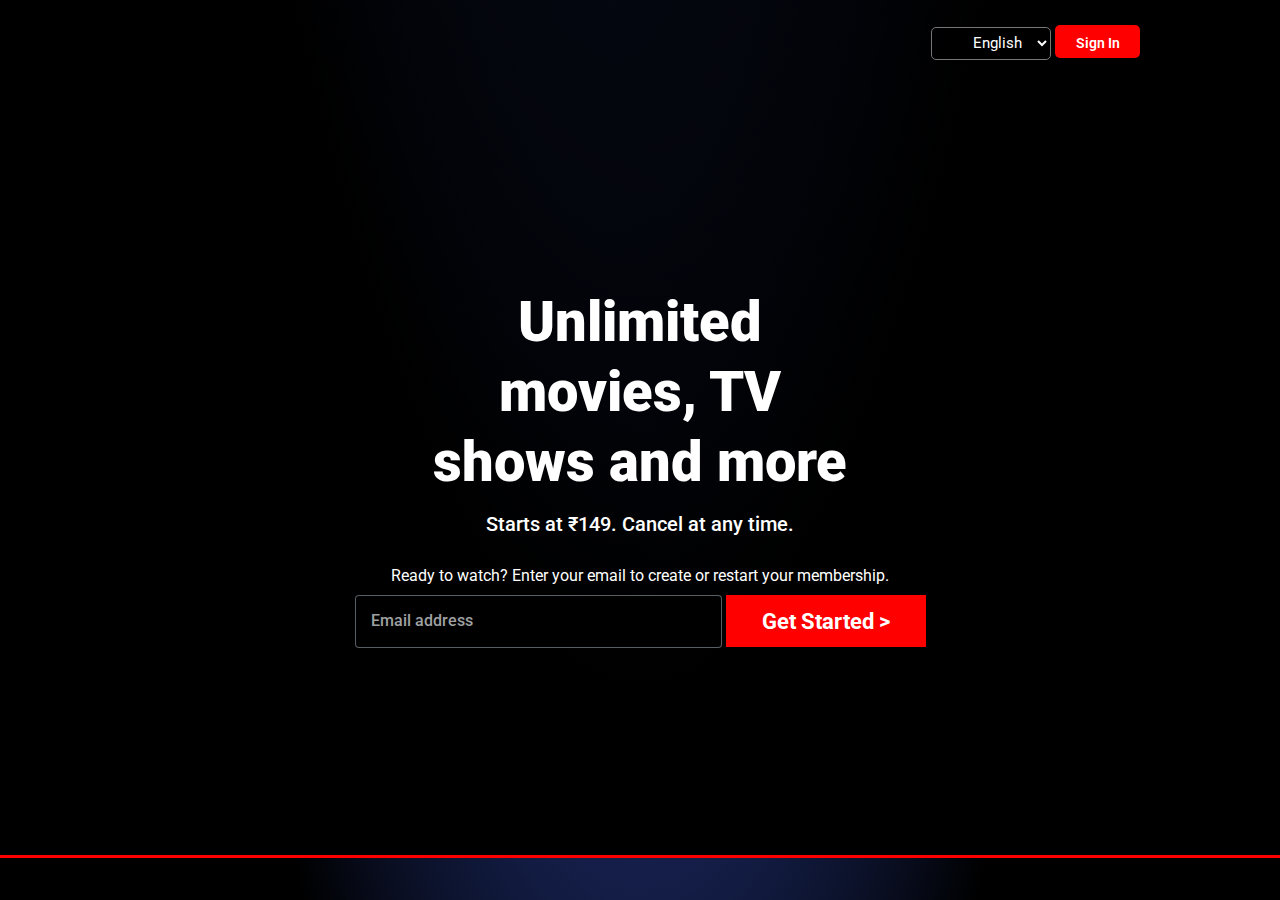
==== NETFLIX clone/index.html @ d06f709e "NETFLIX Clone" ====
<!DOCTYPE html>
<html lang="en">

<head>
  <meta charset="UTF-8">
  <meta name="viewport" content="width=device-width, initial-scale=1.0">
  <link rel="stylesheet" href="style.css">
  <link rel="preconnect" href="https://fonts.googleapis.com">
  <link rel="preconnect" href="https://fonts.gstatic.com" crossorigin>
  <link
    href="https://fonts.googleapis.com/css2?family=Roboto:ital,wght@0,100;0,300;0,400;0,500;0,700;0,900;1,100;1,300;1,400;1,500;1,700;1,900&display=swap"
    rel="stylesheet">
  <title>NETFLIX</title>
</head>

<body>
  <div class="container">
    <div class="navbar-container">
      <img class="nav-logo" src="https://www.svgrepo.com/show/303196/netflix-2-logo.svg" alt="NETFLIX">
      <div class="nav-buttons">
        <img class="translate-logo" src="https://www.svgrepo.com/show/348824/translate.svg" alt="">
        <select name="lang" class="lang">
          <option value="English">English</option>
          <option value="Spanish">Spanish</option>
          <option value="Japanese">Japanese</option>
          <option value="Dutch">Dutch</option>
          <option value="French">French</option>
        </select>
        <button class="btn-sign-in">Sign In</button>
      </div>
    </div>
    <div class="heading-container">
      <h1>Unlimited movies, TV shows and more</h1>
      <h3>Starts at ₹149. Cancel at any time.</h3>
      <p>Ready to watch? Enter your email to create or restart your membership.</p>
      <div class="input-container">
        <input type="email" name="email" placeholder="Email address" class="email-input">
        <button class="btn-start">Get Started &gt; </button>
      </div>
    </div>
  </div>
</body>

</html>
---- NETFLIX clone/style.css ----
*{
  padding: 0px;
  margin: 0px;
  font-family: Roboto , Arial, Helvetica, sans-serif;
}

body{
  background: radial-gradient(50% 500% at 50% -420%, rgba(64, 97, 231, 0.4) 80%, rgba(0, 0, 0, 0.1) 100%), black;
}

.container{
  height: 95vh;
  display: flex;
  flex-direction: column;
  background: linear-gradient(to top right , rgb(0, 0, 0), rgba(0, 0, 0, 0.723), rgba(0, 0, 0, 0.872)), url("https://www.universitymagazine.ca/wp-content/uploads/2021/08/How-to-Get-Netflix-For-Free.jpg") center center/cover;
  border-bottom: 3px solid;
  border-bottom-color: red;
}

.navbar-container{
  display: flex;
  justify-content: space-between;
  padding: 25px 140px;
  padding-bottom: 0px;
  height: 55px;
  color: white;
}

.nav-logo{
  width: 150px;
  height: 200px;
  margin-top: -75px;
  filter: contrast(200);
}

.heading-container{
  display: flex;
  flex-direction: column;
  justify-content: center;
  align-items: center;
  flex-grow: 1;
  color: white;
}

h1{
  line-height: 70px;
  font-size: 3.5rem;
  font-weight: 900;
  width: 35vw;
  text-align: center;
  /* color: white; */
}

h3{
  margin-top: 15px;
  margin-bottom: 30px;
  font-size: 1.25rem;
  font-weight: 500;
  /* color: white; */
}

p{
  margin-bottom: 10px;
  font-size: 1rem;
  font-weight: 400;
  /* color: white; */
}

.lang{
  color: white;
  background-color: rgba(0, 0, 0, 0.175);
  height: 33px;
  width: 120px;
  text-align: right;
  padding-right: 12px;
  border-radius: 5px;
  font-size: 15px;
}

option{
  color: rgb(0, 0, 0);
  background-color: rgb(255, 255, 255);
}

.nav-buttons{
  position: relative;
  /* padding-top: 10px; */
}

.translate-logo{
  height: 16px;
  position: absolute;
  top: 9px;
  left: 11px;
  filter: invert(1);
}

.btn-sign-in{
  height: 33px;
  border-radius: 5px;
  font-size: 14px;
  font-weight: 600;
  border: none;
  background-color: red;
  color: white;
  width: 85px;
  padding-top: 3px;
}

.email-input{
  width: 350px;
  height: 51px;
  border: 1px solid rgba(143, 151, 160, 0.62);
  border-radius: 4px;
  padding-left: 15px;
  vertical-align: top;
  background-color: rgba(0, 0, 0, 0.749);
  font-weight: 500;
}

.email-input::placeholder{
  font-size: 16px;
  color: rgb(159, 161, 162);
}

.btn-start{
  width: 200px;
  height: 52px;
  background-color: red;
  color: white;
  font-size: 22px;
  border: none;
  font-weight: bolder;
}

/* .input-container{
  vertical-align: top;
} */
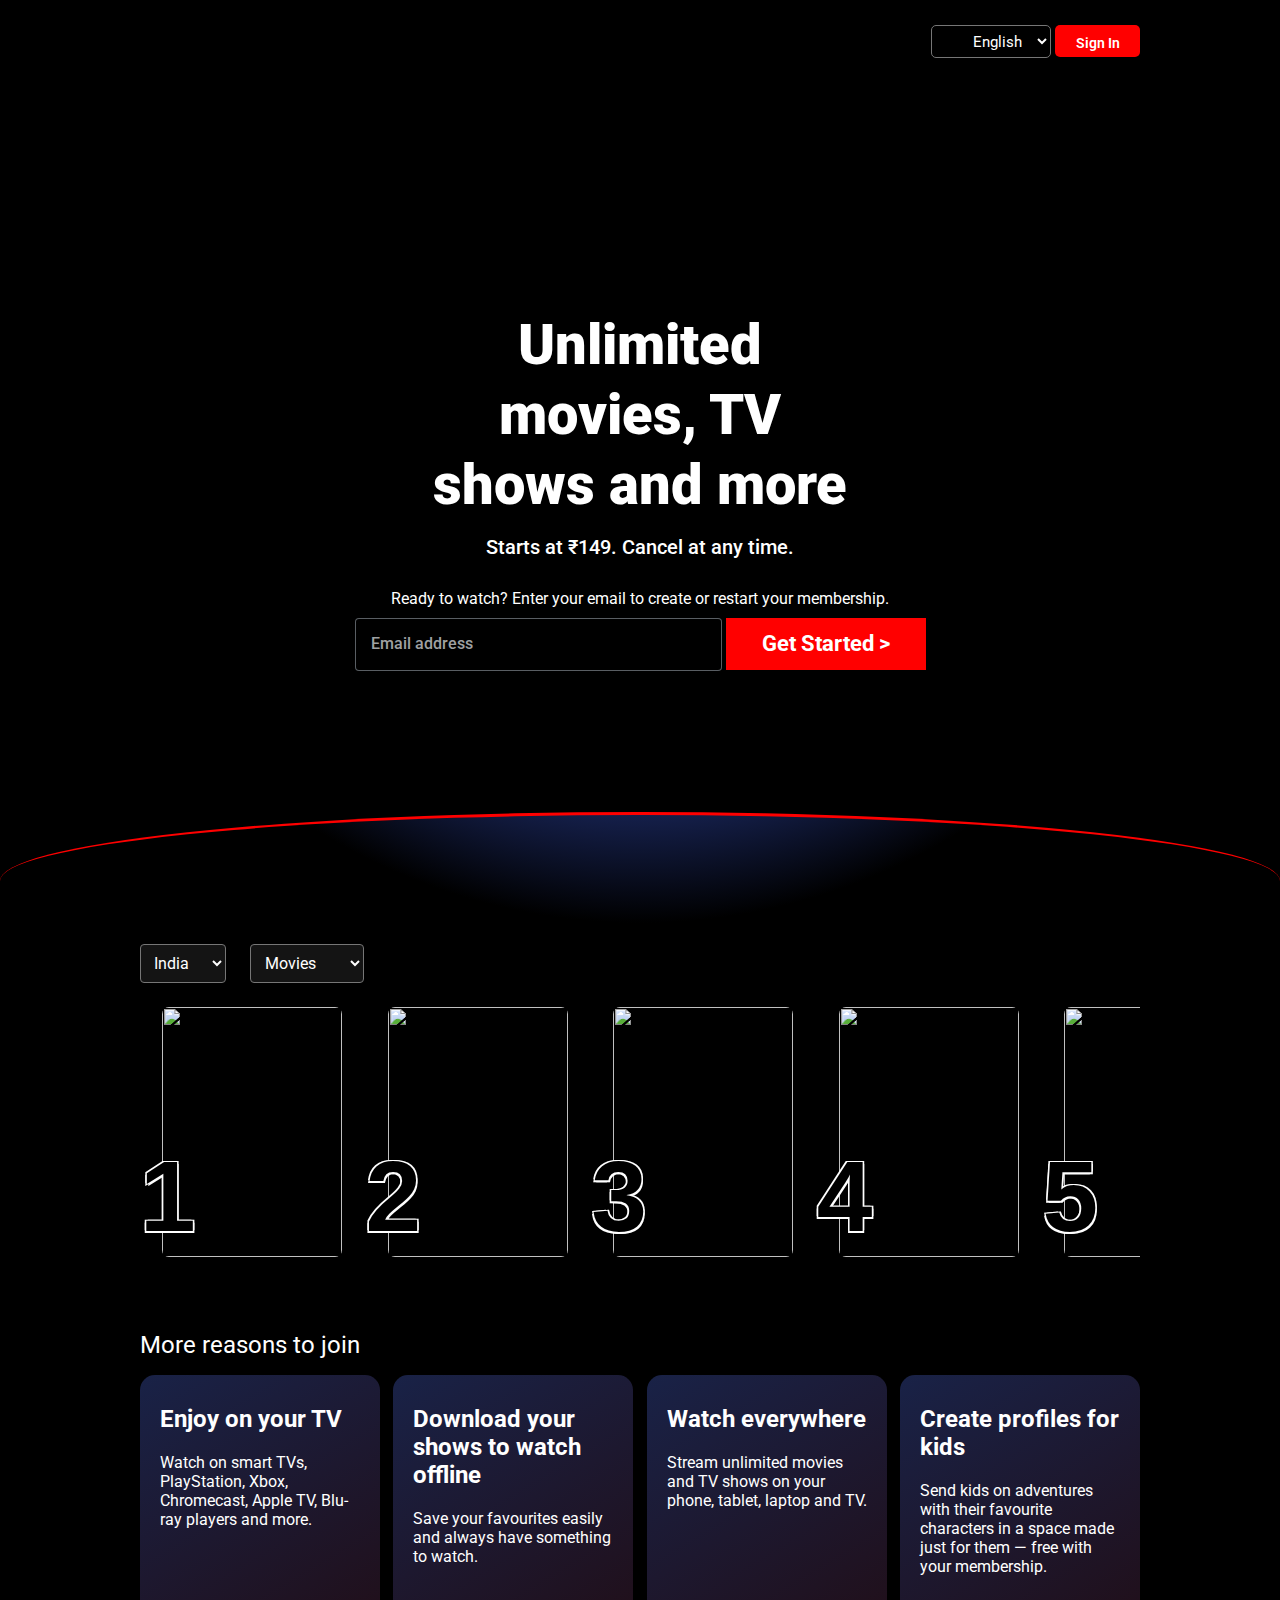
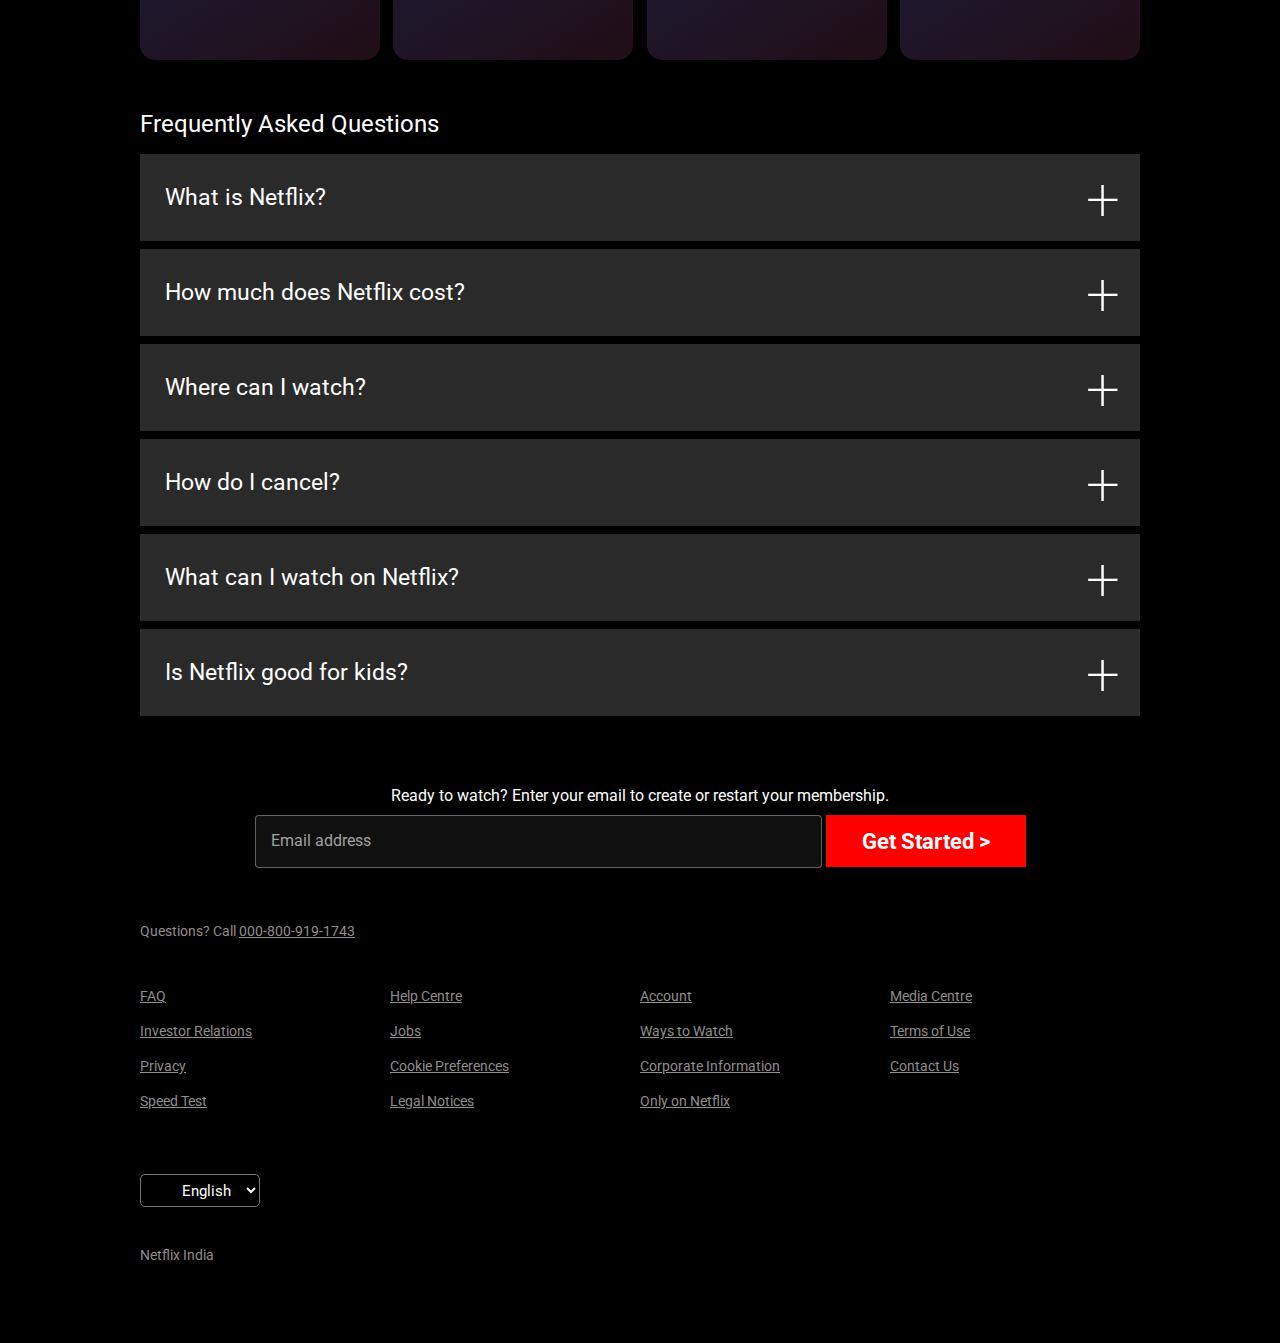
==== commit 619ba86d: "NETFLIX Landing page" ====
--- a/NETFLIX clone/index.html
+++ b/NETFLIX clone/index.html
@@ -14,31 +14,201 @@
 </head>
 
 <body>
-  <div class="container">
-    <div class="navbar-container">
-      <img class="nav-logo" src="https://www.svgrepo.com/show/303196/netflix-2-logo.svg" alt="NETFLIX">
-      <div class="nav-buttons">
-        <img class="translate-logo" src="https://www.svgrepo.com/show/348824/translate.svg" alt="">
-        <select name="lang" class="lang">
-          <option value="English">English</option>
-          <option value="Spanish">Spanish</option>
-          <option value="Japanese">Japanese</option>
-          <option value="Dutch">Dutch</option>
-          <option value="French">French</option>
-        </select>
-        <button class="btn-sign-in">Sign In</button>
-      </div>
-    </div>
-    <div class="heading-container">
-      <h1>Unlimited movies, TV shows and more</h1>
-      <h3>Starts at ₹149. Cancel at any time.</h3>
-      <p>Ready to watch? Enter your email to create or restart your membership.</p>
-      <div class="input-container">
-        <input type="email" name="email" placeholder="Email address" class="email-input">
-        <button class="btn-start">Get Started &gt; </button>
-      </div>
+  <div class="first-div">
+    <div class="container">
+      <div class="navbar-container">
+        <img class="nav-logo" src="https://www.svgrepo.com/show/303196/netflix-2-logo.svg" alt="NETFLIX">
+        <div class="nav-buttons">
+          <img class="translate-logo" src="https://www.svgrepo.com/show/348824/translate.svg" alt="">
+          <select name="lang" class="lang">
+            <option value="English">English</option>
+            <option value="Spanish">Spanish</option>
+            <option value="Japanese">Japanese</option>
+          </select>
+          <button class="btn-sign-in">Sign In</button>
+        </div>
+      </div>
+      <div class="heading-container">
+        <h1>Unlimited movies, TV shows and more</h1>
+        <h3>Starts at ₹149. Cancel at any time.</h3>
+        <p>Ready to watch? Enter your email to create or restart your membership.</p>
+        <div class="input-container">
+          <input type="email" name="email" placeholder="Email address" class="email-input">
+          <button class="btn-start">Get Started &gt; </button>
+        </div>
+      </div>
+    </div>
+    <div class="radical-gradient">
+  
     </div>
   </div>
+  <div class="content-container">
+    <p class="trending">Trending Now</p>
+    <select name="region" class="region">
+      <option value="India">India</option>
+      <option value="Global">Global</option>
+    </select>
+    <select name="genre" class="genre">
+      <option value="Movies">Movies</option>
+      <option value="TV Shows">TV Shows</option>
+    </select>
+    <div class="content">
+      <div class="movie-card">
+        <img src="http://bit.ly/4gxwpJm">
+        <span class="rank">1</span>
+      </div>
+      <div class="movie-card">
+        <img src="https://bit.ly/4fAYxda">
+        <span class="rank">2</span>
+      </div>
+      <div class="movie-card">
+        <img src="https://bit.ly/3VYNDaf">
+        <span class="rank">3</span>
+      </div>
+      <div class="movie-card">
+        <img src="https://bit.ly/4fCkRmX">
+        <span class="rank">4</span>
+      </div>
+      <div class="movie-card">
+        <img src="https://bit.ly/4j3q5uW">
+        <span class="rank">5</span>
+      </div>
+      <div class="movie-card">
+        <img src="https://bit.ly/49RqvjC">
+        <span class="rank">6</span>
+      </div>
+      <div class="movie-card">
+        <img src="https://bit.ly/3BWQyJH">
+        <span class="rank">7</span>
+      </div>
+      <div class="movie-card">
+        <img src="https://bit.ly/49SDxgY">
+        <span class="rank">8</span>
+      </div>
+      <div class="movie-card">
+        <img src="https://bit.ly/3ZVDP1S">
+        <span class="rank">9</span>
+      </div>
+      <div class="movie-card">
+        <img src="https://bit.ly/4j3MUyC">
+        <span class="rank">10</span>
+      </div>
+    </div>
+
+    <p class="more-reasons-to-join">More reasons to join</p>
+    <div class="reason-cards">
+      <div class="card">
+        <h2>
+          Enjoy on your TV
+        </h2>
+        <p>
+          Watch on smart TVs, PlayStation, Xbox, Chromecast, Apple TV, Blu-ray players and more.
+        </p>
+      </div>
+      <div class="card">
+        <h2>
+          Download your shows to watch offline
+        </h2>
+        <p>
+          Save your favourites easily and always have something to watch.
+        </p>
+      </div>
+      <div class="card">
+        <h2>
+          Watch everywhere
+        </h2>
+        <p>
+          Stream unlimited movies and TV shows on your phone, tablet, laptop and TV.
+        </p>
+      </div>
+      <div class="card">
+        <h2>
+          Create profiles for kids
+        </h2>
+        <p>
+          Send kids on adventures with their favourite characters in a space made just for them — free with your
+          membership.
+        </p>
+      </div>
+    </div>
+      <p class="queries-title">Frequently Asked Questions</p>
+      <div class="query">
+        <span>&plus;</span>
+        <p class="que">What is Netflix?</p>
+        <p class="ans">Netflix is a streaming service that offers a wide variety of award&minus;winning TV shows,
+          movies, anime, documentaries and more &minus; on thousands of internet-connected devices.<br><br>You can watch as much as you want, whenever you want, without a single ad &minus; all for one low monthly
+          price. There's always something new to discover, and new TV shows and movies are added every week!</p>
+      </div>
+      <div class="query">
+        <span>&plus;</span>
+        <p class="que">How much does Netflix cost?</p>
+        <p class="ans">Watch Netflix on your smartphone, tablet, Smart TV, laptop, or streaming device, all for one fixed monthly fee. Plans range from ₹149 to ₹649 a month. No extra costs, no contracts.</p>
+      </div>
+      <div class="query">
+        <span>&plus;</span>
+        <p class="que">Where can I watch?</p>
+        <p class="ans">Watch anywhere, anytime. Sign in with your Netflix account to watch instantly on the web at netflix.com from your personal computer or on any internet-connected device that offers the Netflix app, including smart TVs, smartphones, tablets, streaming media players and game consoles.<br><br>You can also download your favourite shows with the iOS or Android app. Use downloads to watch while you're on the go and without an internet connection. Take Netflix with you anywhere.</p>
+      </div>
+      <div class="query">
+        <span>&plus;</span>
+        <p class="que">How do I cancel?</p>
+        <p class="ans">Netflix is flexible. There are no annoying contracts and no commitments. You can easily cancel your account online in two clicks. There are no cancellation fees &minus; start or stop your account anytime.</p>
+      </div>
+      <div class="query">
+        <span>&plus;</span>
+        <p class="que">What can I watch on Netflix?</p>
+        <p class="ans">Netflix has an extensive library of feature films, documentaries, TV shows, anime, award-winning Netflix originals, and more. Watch as much as you want, anytime you want.</p>
+      </div>
+      <div class="query">
+        <span>&plus;</span>
+        <p class="que">Is Netflix good for kids?</p>
+        <p class="ans">The Netflix Kids experience is included in your membership to give parents control while kids enjoy family-friendly TV shows and films in their own space.<br><br>Kids profiles come with PIN-protected parental controls that let you restrict the maturity rating of content kids can watch and block specific titles you don&apos;t want kids to see.</p>
+      </div>
+      <div class="content-container-footer">
+        <p class="content-container-footer-para">Ready to watch? Enter your email to create or restart your membership.</p>
+        <div class="input-container">
+          <input type="email" name="email" placeholder="Email address" class="footer-email-input">
+          <button class="btn-start">Get Started &gt; </button>
+        </div>
+      </div>
+    </div>
+    <div class="footer">
+      <p class="helpline">Questions? Call <span>000-800-919-1743</span></p>
+      <div class="navigations">
+        <div class="box">
+          <p><span>FAQ</span></p>
+          <p><span>Investor Relations</span></p>
+          <p><span>Privacy</span></p>
+          <p><span>Speed Test</span></p>
+        </div>
+        <div class="box">
+          <p><span>Help Centre</span></p>
+          <p><span>Jobs</span></p>
+          <p><span>Cookie Preferences</span></p>
+          <p><span>Legal Notices</span></p>
+        </div>
+        <div class="box">
+          <p><span>Account</span></p>
+          <p><span>Ways to Watch</span></p>
+          <p><span>Corporate Information</span></p>
+          <p><span>Only on Netflix</span></p>
+        </div>
+        <div class="box">
+          <p><span>Media Centre</span></p>
+          <p><span>Terms of Use</span></p>
+          <p><span>Contact Us</span></p>
+        </div>
+      </div>
+        <div class="footer-buttons">
+          <img class="translate-logo" src="https://www.svgrepo.com/show/348824/translate.svg" alt="">
+          <select name="lang" class="lang">
+            <option value="English">English</option>
+            <option value="Spanish">Spanish</option>
+            <option value="Japanese">Japanese</option>
+          </select>
+      </div>
+      <p class="final-line">Netflix India</p>
+    </div>
 </body>
 
 </html>--- a/NETFLIX clone/style.css
+++ b/NETFLIX clone/style.css
@@ -1,23 +1,36 @@
-*{
+* {
   padding: 0px;
   margin: 0px;
-  font-family: Roboto , Arial, Helvetica, sans-serif;
-}
-
-body{
+  font-family: Roboto, Arial, Helvetica, sans-serif;
+  color: white;
+}
+
+body {
+  background-color: black;
+}
+
+.container {
+  height: 100vh;
+  display: flex;
+  flex-direction: column;
+  background: linear-gradient(to top right, rgb(0, 0, 0), rgba(0, 0, 0, 0.723), rgba(0, 0, 0, 0.872)), url("https://www.universitymagazine.ca/wp-content/uploads/2021/08/How-to-Get-Netflix-For-Free.jpg") center center/cover no-repeat;
+  /* border-bottom: 3px solid;
+  border-bottom-color: red; */
+  background-attachment: fixed;
+  position: relative;
+}
+
+.radical-gradient {
+  position: absolute;
+  bottom: -50px;
+  width: 100%;
+  border-radius: 60% 60%;
+  border-top: 3px solid red;
+  height: 15vh;
   background: radial-gradient(50% 500% at 50% -420%, rgba(64, 97, 231, 0.4) 80%, rgba(0, 0, 0, 0.1) 100%), black;
 }
 
-.container{
-  height: 95vh;
-  display: flex;
-  flex-direction: column;
-  background: linear-gradient(to top right , rgb(0, 0, 0), rgba(0, 0, 0, 0.723), rgba(0, 0, 0, 0.872)), url("https://www.universitymagazine.ca/wp-content/uploads/2021/08/How-to-Get-Netflix-For-Free.jpg") center center/cover;
-  border-bottom: 3px solid;
-  border-bottom-color: red;
-}
-
-.navbar-container{
+.navbar-container {
   display: flex;
   justify-content: space-between;
   padding: 25px 140px;
@@ -26,14 +39,14 @@
   color: white;
 }
 
-.nav-logo{
+.nav-logo {
   width: 150px;
   height: 200px;
   margin-top: -75px;
   filter: contrast(200);
 }
 
-.heading-container{
+.heading-container {
   display: flex;
   flex-direction: column;
   justify-content: center;
@@ -42,7 +55,7 @@
   color: white;
 }
 
-h1{
+.heading-container>h1 {
   line-height: 70px;
   font-size: 3.5rem;
   font-weight: 900;
@@ -51,7 +64,7 @@
   /* color: white; */
 }
 
-h3{
+.heading-container>h3 {
   margin-top: 15px;
   margin-bottom: 30px;
   font-size: 1.25rem;
@@ -59,14 +72,14 @@
   /* color: white; */
 }
 
-p{
+.heading-container>p {
   margin-bottom: 10px;
   font-size: 1rem;
   font-weight: 400;
   /* color: white; */
 }
 
-.lang{
+.lang {
   color: white;
   background-color: rgba(0, 0, 0, 0.175);
   height: 33px;
@@ -75,19 +88,20 @@
   padding-right: 12px;
   border-radius: 5px;
   font-size: 15px;
-}
-
-option{
+  vertical-align: top;
+}
+
+option {
   color: rgb(0, 0, 0);
   background-color: rgb(255, 255, 255);
 }
 
-.nav-buttons{
+.nav-buttons,
+.footer-buttons {
   position: relative;
-  /* padding-top: 10px; */
-}
-
-.translate-logo{
+}
+
+.translate-logo {
   height: 16px;
   position: absolute;
   top: 9px;
@@ -95,8 +109,8 @@
   filter: invert(1);
 }
 
-.btn-sign-in{
-  height: 33px;
+.btn-sign-in {
+  height: 32px;
   border-radius: 5px;
   font-size: 14px;
   font-weight: 600;
@@ -105,9 +119,10 @@
   color: white;
   width: 85px;
   padding-top: 3px;
-}
-
-.email-input{
+  cursor: pointer;
+}
+
+.email-input {
   width: 350px;
   height: 51px;
   border: 1px solid rgba(143, 151, 160, 0.62);
@@ -118,12 +133,12 @@
   font-weight: 500;
 }
 
-.email-input::placeholder{
+.email-input::placeholder {
   font-size: 16px;
   color: rgb(159, 161, 162);
 }
 
-.btn-start{
+.btn-start {
   width: 200px;
   height: 52px;
   background-color: red;
@@ -131,8 +146,218 @@
   font-size: 22px;
   border: none;
   font-weight: bolder;
-}
-
-/* .input-container{
+  cursor: pointer;
+}
+
+.content-container {
+  padding: 0px 140px;
+  margin-bottom: 55px;
+}
+
+.trending,
+.more-reasons-to-join,
+.queries-title {
+  font-size: 24px;
+  margin-bottom: 16px;
+}
+
+.region {
+  color: white;
+  background-color: #2a29297b;
+  padding: 8px 9px;
+  font-size: 16px;
+  border-radius: 4px;
+  margin-right: 20px;
+  outline: none;
+}
+
+.genre {
+  color: white;
+  background-color: #2a29297b;
+  padding: 8px 10px;
+  font-size: 16px;
+  border-radius: 4px;
+  outline: none;
+}
+
+.content {
+  margin-top: 24px;
+  display: flex;
+  overflow: hidden;
+  padding-left: 1.375rem;
+  margin-bottom: 70px;
+}
+
+.movie-card {
+  margin-right: 2.85rem;
+  position: relative;
+  cursor: pointer;
+  transition: all 0.5s;
+}
+
+.movie-card:hover {
+  transform: scale(1.05, 1.05);
+}
+
+.movie-card>img {
+  border-radius: 7px;
+  width: 180px;
+  height: 250px;
+}
+
+.rank {
+  font-family: sans-serif;
+  font-size: 100px;
+  font-weight: 600;
+  color: rgb(0, 0, 0);
+  text-shadow:
+    1.5px 1.5px white,
+    1.5px -1.5px white,
+    -1.5px 1.5px white,
+    -1.5px -1.5px white;
+  position: absolute;
+  z-index: 5;
+  bottom: 7px;
+  left: -22px;
+}
+
+.reason-cards {
+  display: flex;
+  justify-content: space-between;
+  margin-bottom: 50px;
+}
+
+.card {
+  width: 24%;
+  background: linear-gradient(149deg, #192247 0%, #210e17 96.86%);
+  box-sizing: border-box;
+  padding: 30px 20px;
+  padding-bottom: 20px;
+  height: 285px;
+  border-radius: 15px;
+}
+
+.card>p {
+  margin-top: 20px;
+}
+
+.query {
+  margin-bottom: 8px;
+  position: relative;
+}
+
+.que,
+.ans {
+  background-color: rgba(152, 152, 152, 0.277);
+  font-size: 23px;
+  padding: 30px 25px;
+  margin-bottom: 1px;
+}
+
+.ans {
+  /* position: absolute;
+  opacity: 0;
+  bottom: 0; */
+  display: none;
+}
+
+/* .query .ans{
+  transition: all 1s ease;
+  } */
+
+/* .query:hover .ans{
+    opacity: 1;
+    top: 0;
+    position: static;
+    } */
+
+.query span {
+  transition: all 0.5s ease;
+}
+
+.query:hover span {
+  transform: rotate(45deg);
+}
+
+.query>span {
+  font-size: 60px;
+  font-weight: 200;
+  position: absolute;
+  right: 20px;
+  top: 10px;
+  cursor: pointer;
+}
+
+.content-container-footer {
+  width: 100%;
+  display: flex;
+  flex-direction: column;
+  justify-content: center;
+  align-items: center;
+  margin-top: 70px;
+}
+
+.content-container-footer-para {
+  margin-bottom: 10px;
+  font-size: 1rem;
+  font-weight: 400;
+}
+
+.footer-email-input {
+  width: 550px;
+  height: 51px;
+  border: 1px solid rgba(143, 151, 160, 0.62);
+  border-radius: 4px;
+  padding-left: 15px;
   vertical-align: top;
-} */+  background-color: rgba(55, 54, 54, 0.302);
+  font-weight: 400;
+}
+
+.footer-email-input::placeholder {
+  font-size: 16px;
+  color: rgb(159, 161, 162);
+}
+
+.footer {
+  padding: 0px 140px;
+  font-size: 14px;
+  color: rgba(214, 209, 209, 0.686);
+}
+
+.helpline {
+  color: inherit;
+}
+
+.helpline>span {
+  text-decoration: underline;
+  color: inherit;
+  cursor: pointer;
+}
+
+.navigations {
+  display: flex;
+  margin-top: 40px;
+  margin-bottom: 55px;
+}
+
+.box {
+  width: 25%;
+  line-height: 35px;
+}
+
+.box>p>span {
+  color: rgba(214, 209, 209, 0.686);
+  text-decoration: underline;
+  cursor: pointer;
+}
+
+.final-line {
+  color: inherit;
+  margin-top: 40px;
+  margin-bottom: 80px;
+}
+
+select {
+  cursor: pointer;
+}